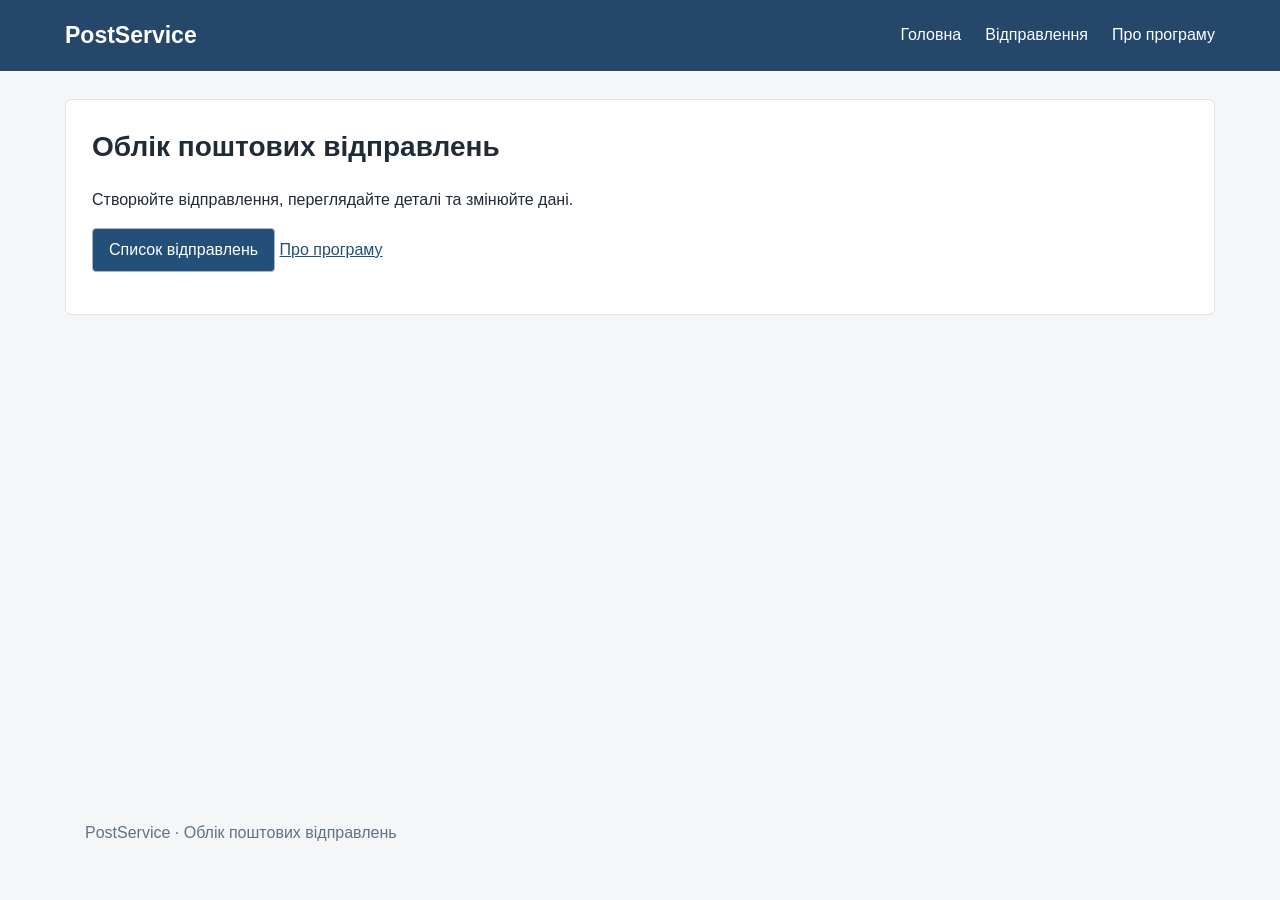
==== Компоненти програмної інженерії/PostServiceSolution/PostService/wwwroot/index.html @ cb660695 "Практичні з компонентів програмної інженерії" ====
<!doctype html>
<html lang="uk"><head><meta charset="utf-8"><meta name="viewport" content="width=device-width,initial-scale=1"><title>PostService</title><link rel="stylesheet" href="styles.css"><script src="app.js" defer></script></head>
<body><header><a href="#home" class="brand">PostService</a><nav aria-label="Основна навігація"><a href="#home">Головна</a><a href="#list">Відправлення</a><a href="#about">Про програму</a></nav></header>
<main><div id="notice" role="status" hidden></div>
<section id="home"><h1>Облік поштових відправлень</h1><p>Створюйте відправлення, переглядайте деталі та змінюйте дані.</p><p><a class="button" href="#list">Список відправлень</a> <a href="#about">Про програму</a></p></section>
<section id="about" hidden><h1>Про програму</h1><p>PostService — навчальний застосунок для обліку поштових відправлень.</p><p>Вебклієнт і Windows Forms працюють зі спільним REST API. Дані зберігаються в SQLite через EF Core та узагальнений репозиторій.</p><p>Вартість розраховує сервер за навчальними тарифами: відділення — 40 + 10 грн/кг, курʼєр — 70 + 15 грн/кг, експрес — 100 + 20 грн/кг.</p><a href="#home">На головну</a></section>
<section id="list" hidden><h1>Список поштових відправлень</h1><div class="toolbar"><a href="#new" class="button">Нове відправлення</a><button id="refresh">Оновити</button></div><p id="count"></p><div class="table-wrap"><table><thead><tr><th>Відправник</th><th>Отримувач</th><th>Вміст</th><th>Доставка</th><th>Вага, кг</th><th>Вартість, грн</th><th>Дії</th></tr></thead><tbody id="rows"></tbody></table></div></section>
<section id="editor" hidden><a href="#list">← До списку</a><h1 id="editor-title">Нове відправлення</h1><p>Заповніть відправника, отримувача, вміст, спосіб доставки, вагу й розміри. Вартість розрахує сервер.</p><form id="posting-form" novalidate></form></section>
<section id="details" hidden><a href="#list">← До списку</a><h1>Деталі відправлення</h1><dl id="details-data"></dl></section>
</main><dialog id="delete-dialog"><h2>Підтвердження видалення</h2><p id="delete-text"></p><button id="confirm-delete">Видалити</button> <button id="cancel-delete">Скасувати</button></dialog>
<dialog id="retry-dialog"><h2>Сервер недоступний</h2><p>Перевірте з’єднання та повторіть спробу.</p><button id="retry">Повторити</button> <button id="cancel-retry">Скасувати</button></dialog>
<footer>PostService · Облік поштових відправлень</footer></body></html>
---- Компоненти програмної інженерії/PostServiceSolution/PostService/wwwroot/styles.css ----
*{box-sizing:border-box}body{margin:0;background:#f5f6f8;color:#202b38;font:16px/1.5 "Segoe UI",sans-serif}header{background:#24476a;color:white;padding:18px max(20px,calc((100% - 1150px)/2));display:flex;justify-content:space-between;gap:22px}header a{color:white;text-decoration:none}.brand{font-size:23px;font-weight:650}nav{display:flex;gap:24px;align-items:center}a{color:#214f7d}main{max-width:1190px;margin:auto;padding:28px 20px;min-height:80vh}section{background:white;padding:26px;border:1px solid #dce1e6;border-radius:6px}h1{font-size:28px;margin:0 0 20px}button,.button{display:inline-block;border:1px solid #aab7c5;border-radius:4px;background:#fff;padding:9px 16px;font:inherit;cursor:pointer;text-decoration:none}button:hover,.button:hover{background:#e8eff6}.button,button[type=submit]{background:#244f78;color:white}button:disabled{opacity:.6;cursor:wait}.toolbar{display:flex;gap:12px}.table-wrap{overflow:auto}table{width:100%;border-collapse:collapse;margin-top:12px}th,td{padding:12px 10px;text-align:left;border-bottom:1px solid #dce1e6}th{background:#edf1f5}tbody tr.selected{background:#dceafb;outline:2px solid #668ab0;outline-offset:-2px}.actions{display:flex;gap:6px;flex-wrap:wrap}.actions button,.actions a{padding:5px 8px;font-size:14px}.field{display:grid;grid-template-columns:155px minmax(200px,350px) 1fr;gap:16px;align-items:center;margin-bottom:14px}.field input,.field select{font:inherit;padding:8px;border:1px solid #9eacbb;border-radius:3px;width:100%;min-width:0}.field input[readonly]{background:#edf1f5}.field .error{font-size:14px;color:#a52b29}.invalid{border:2px solid #ad302d!important;background:#fff5f3}.form-actions{display:flex;gap:12px;margin:24px 0 0 171px}#notice{background:#e7eff8;padding:12px;margin-bottom:16px;border:1px solid #b6c9df}dl{display:grid;grid-template-columns:190px 1fr;gap:12px}dt{font-weight:600}dd{margin:0;overflow-wrap:anywhere}dialog{max-width:480px;border:1px solid #9eacbb;border-radius:6px;padding:24px}dialog::backdrop{background:#15233366}footer{max-width:1150px;margin:10px auto;padding:20px;color:#627285}button:focus-visible,a:focus-visible,input:focus-visible,select:focus-visible{outline:3px solid #d29429;outline-offset:2px}[hidden]{display:none!important}@media(max-width:700px){header{padding:16px;flex-direction:column;gap:10px}nav{gap:16px;flex-wrap:wrap}main{padding:16px 10px}section{padding:18px 14px}h1{font-size:24px}.field{display:flex;flex-direction:column;gap:5px;align-items:stretch}.field .error{margin-top:2px}.form-actions{margin-left:0}.table-wrap{overflow:visible}table,tbody,tr,td{display:block}thead{display:none}tbody tr{border:1px solid #ccd5df;border-radius:5px;margin:12px 0;padding:10px}td{border:0;padding:5px 0;overflow-wrap:anywhere}td[data-label]::before{content:attr(data-label) ": ";font-weight:600}dl{grid-template-columns:1fr;gap:4px}dd{margin-bottom:14px}.toolbar{flex-wrap:wrap}}
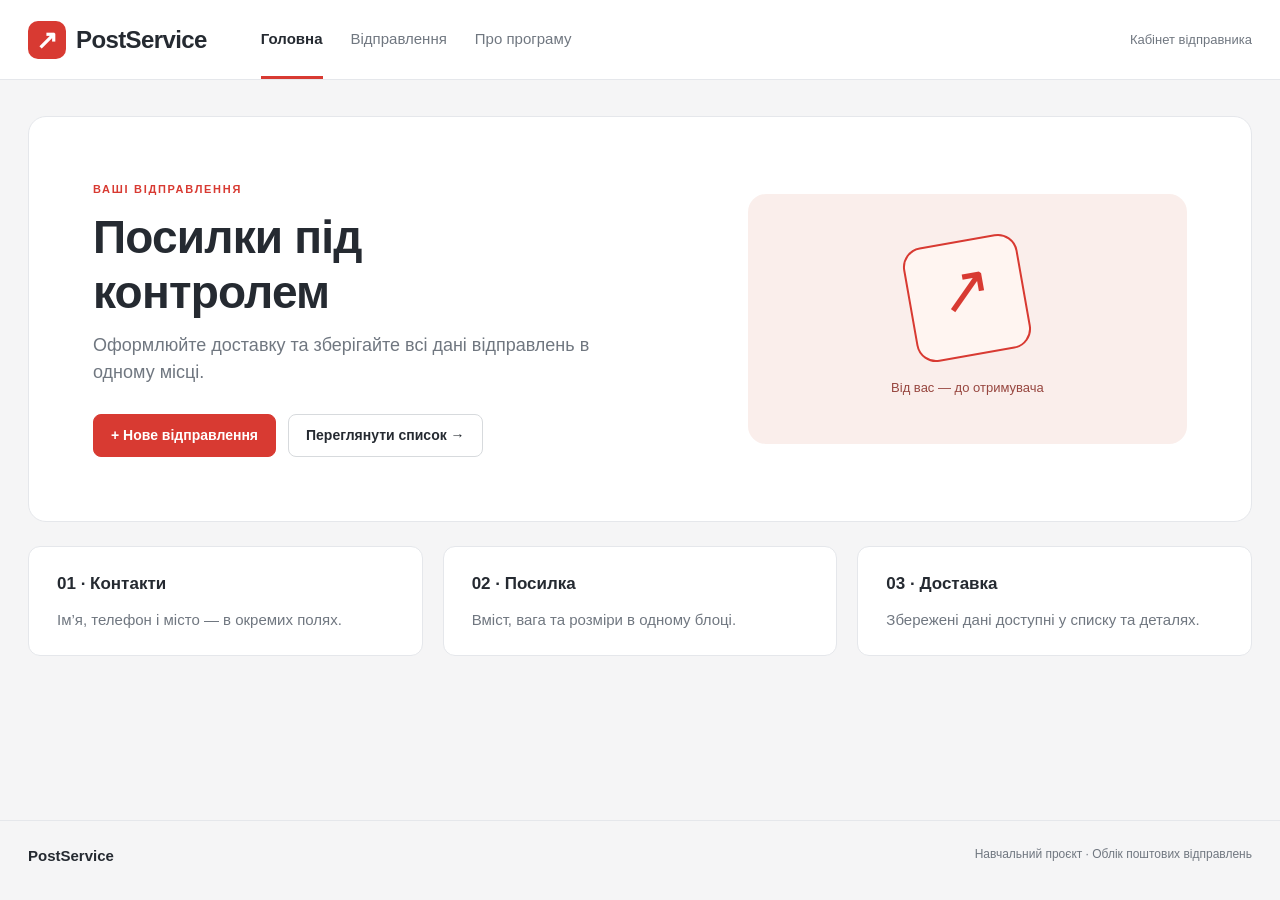
==== commit 12b3a927: "Компоненти ПР-49–50: оновлений вебкабінет і форма редагування" ====
--- a/Компоненти програмної інженерії/PostServiceSolution/PostService/wwwroot/index.html
+++ b/Компоненти програмної інженерії/PostServiceSolution/PostService/wwwroot/index.html
@@ -1,12 +1,12 @@
 <!doctype html>
-<html lang="uk"><head><meta charset="utf-8"><meta name="viewport" content="width=device-width,initial-scale=1"><title>PostService</title><link rel="stylesheet" href="styles.css"><script src="app.js" defer></script></head>
-<body><header><a href="#home" class="brand">PostService</a><nav aria-label="Основна навігація"><a href="#home">Головна</a><a href="#list">Відправлення</a><a href="#about">Про програму</a></nav></header>
+<html lang="uk"><head><meta charset="utf-8"><meta name="viewport" content="width=device-width,initial-scale=1"><title>PostService — відправлення</title><link rel="stylesheet" href="styles.css"><script src="app.js" defer></script></head>
+<body><header><a href="#home" class="brand"><span class="brand-icon" aria-hidden="true">↗</span>PostService</a><nav aria-label="Основна навігація"><a href="#home">Головна</a><a href="#list">Відправлення</a><a href="#about">Про програму</a></nav><span class="workspace">Кабінет відправника</span></header>
 <main><div id="notice" role="status" hidden></div>
-<section id="home"><h1>Облік поштових відправлень</h1><p>Створюйте відправлення, переглядайте деталі та змінюйте дані.</p><p><a class="button" href="#list">Список відправлень</a> <a href="#about">Про програму</a></p></section>
-<section id="about" hidden><h1>Про програму</h1><p>PostService — навчальний застосунок для обліку поштових відправлень.</p><p>Вебклієнт і Windows Forms працюють зі спільним REST API. Дані зберігаються в SQLite через EF Core та узагальнений репозиторій.</p><p>Вартість розраховує сервер за навчальними тарифами: відділення — 40 + 10 грн/кг, курʼєр — 70 + 15 грн/кг, експрес — 100 + 20 грн/кг.</p><a href="#home">На головну</a></section>
-<section id="list" hidden><h1>Список поштових відправлень</h1><div class="toolbar"><a href="#new" class="button">Нове відправлення</a><button id="refresh">Оновити</button></div><p id="count"></p><div class="table-wrap"><table><thead><tr><th>Відправник</th><th>Отримувач</th><th>Вміст</th><th>Доставка</th><th>Вага, кг</th><th>Вартість, грн</th><th>Дії</th></tr></thead><tbody id="rows"></tbody></table></div></section>
-<section id="editor" hidden><a href="#list">← До списку</a><h1 id="editor-title">Нове відправлення</h1><p>Заповніть відправника, отримувача, вміст, спосіб доставки, вагу й розміри. Вартість розрахує сервер.</p><form id="posting-form" novalidate></form></section>
-<section id="details" hidden><a href="#list">← До списку</a><h1>Деталі відправлення</h1><dl id="details-data"></dl></section>
-</main><dialog id="delete-dialog"><h2>Підтвердження видалення</h2><p id="delete-text"></p><button id="confirm-delete">Видалити</button> <button id="cancel-delete">Скасувати</button></dialog>
-<dialog id="retry-dialog"><h2>Сервер недоступний</h2><p>Перевірте з’єднання та повторіть спробу.</p><button id="retry">Повторити</button> <button id="cancel-retry">Скасувати</button></dialog>
-<footer>PostService · Облік поштових відправлень</footer></body></html>
+<section id="home"><div class="hero"><div><p class="eyebrow">ВАШІ ВІДПРАВЛЕННЯ</p><h1>Посилки під контролем</h1><p class="intro">Оформлюйте доставку та зберігайте всі дані відправлень в одному місці.</p><div class="toolbar"><a class="button primary" href="#new">+ Нове відправлення</a><a class="button" href="#list">Переглянути список →</a></div></div><div class="parcel-art" aria-hidden="true"><div class="parcel">↗</div><span>Від вас — до отримувача</span></div></div><div class="feature-grid"><article><b>01 · Контакти</b><p>Ім’я, телефон і місто — в окремих полях.</p></article><article><b>02 · Посилка</b><p>Вміст, вага та розміри в одному блоці.</p></article><article><b>03 · Доставка</b><p>Збережені дані доступні у списку та деталях.</p></article></div></section>
+<section id="about" hidden><p class="eyebrow">ПРО ЗАСТОСУНОК</p><h1>PostService</h1><div class="card prose"><p>Навчальний застосунок для обліку поштових відправлень. Створюйте посилки, редагуйте контакти й переглядайте деталі доставки.</p><p>Вебклієнт і Windows-застосунок використовують спільні дані.</p><h2>Як розраховується вартість</h2><p>Навчальні тарифи: відділення — 40 + 10 грн/кг, курʼєр — 70 + 15 грн/кг, експрес — 100 + 20 грн/кг. Це умовні тарифи навчального проєкту.</p><a class="button" href="#list">До відправлень →</a></div></section>
+<section id="list" hidden><div class="page-heading"><div><p class="eyebrow">КАБІНЕТ ВІДПРАВНИКА</p><h1>Мої відправлення</h1><p class="muted" id="count" aria-live="polite"></p></div><a href="#new" class="button primary">+ Нове відправлення</a></div><div class="card list-card"><div class="list-tools"><label class="search-label" for="search">Пошук відправлення<input id="search" type="search" placeholder="Ім’я, місто або вміст посилки"></label><button id="refresh">↻ Оновити</button></div><div class="table-wrap"><table><thead><tr><th>Відправник</th><th>Отримувач</th><th>Посилка</th><th>Доставка</th><th>Вартість</th><th>Дії</th></tr></thead><tbody id="rows"></tbody></table></div><p id="empty-list" class="empty" hidden>Відправлень не знайдено. Створіть нове або змініть пошук.</p></div></section>
+<section id="editor" hidden><a class="back" href="#list">← До відправлень</a><p class="eyebrow">ОФОРМЛЕННЯ ДОСТАВКИ</p><h1 id="editor-title">Нове відправлення</h1><p class="muted">Заповніть контакти та параметри посилки. Поля зі знаком * обов’язкові.</p><form id="posting-form" novalidate></form></section>
+<section id="details" hidden><a class="back" href="#list">← До відправлень</a><p class="eyebrow">ДАНІ ВІДПРАВЛЕННЯ</p><div class="page-heading"><h1>Деталі відправлення</h1><a id="details-edit" class="button" href="#list">Редагувати</a></div><div class="card"><dl id="details-data"></dl></div></section>
+</main><dialog id="delete-dialog"><p class="eyebrow">ВИДАЛЕННЯ</p><h2>Видалити відправлення?</h2><p id="delete-text"></p><p class="muted">Відновити його після видалення не вдасться.</p><div class="dialog-actions"><button id="cancel-delete">Скасувати</button><button id="confirm-delete" class="primary">Видалити</button></div></dialog>
+<dialog id="retry-dialog"><h2>Немає з’єднання із сервером</h2><p>Перевірте з’єднання та повторіть спробу.</p><div class="dialog-actions"><button id="cancel-retry">Скасувати</button><button id="retry" class="primary">Повторити</button></div></dialog>
+<footer><b>PostService</b><span>Навчальний проєкт · Облік поштових відправлень</span></footer></body></html>
--- a/Компоненти програмної інженерії/PostServiceSolution/PostService/wwwroot/styles.css
+++ b/Компоненти програмної інженерії/PostServiceSolution/PostService/wwwroot/styles.css
@@ -1 +1 @@
-*{box-sizing:border-box}body{margin:0;background:#f5f6f8;color:#202b38;font:16px/1.5 "Segoe UI",sans-serif}header{background:#24476a;color:white;padding:18px max(20px,calc((100% - 1150px)/2));display:flex;justify-content:space-between;gap:22px}header a{color:white;text-decoration:none}.brand{font-size:23px;font-weight:650}nav{display:flex;gap:24px;align-items:center}a{color:#214f7d}main{max-width:1190px;margin:auto;padding:28px 20px;min-height:80vh}section{background:white;padding:26px;border:1px solid #dce1e6;border-radius:6px}h1{font-size:28px;margin:0 0 20px}button,.button{display:inline-block;border:1px solid #aab7c5;border-radius:4px;background:#fff;padding:9px 16px;font:inherit;cursor:pointer;text-decoration:none}button:hover,.button:hover{background:#e8eff6}.button,button[type=submit]{background:#244f78;color:white}button:disabled{opacity:.6;cursor:wait}.toolbar{display:flex;gap:12px}.table-wrap{overflow:auto}table{width:100%;border-collapse:collapse;margin-top:12px}th,td{padding:12px 10px;text-align:left;border-bottom:1px solid #dce1e6}th{background:#edf1f5}tbody tr.selected{background:#dceafb;outline:2px solid #668ab0;outline-offset:-2px}.actions{display:flex;gap:6px;flex-wrap:wrap}.actions button,.actions a{padding:5px 8px;font-size:14px}.field{display:grid;grid-template-columns:155px minmax(200px,350px) 1fr;gap:16px;align-items:center;margin-bottom:14px}.field input,.field select{font:inherit;padding:8px;border:1px solid #9eacbb;border-radius:3px;width:100%;min-width:0}.field input[readonly]{background:#edf1f5}.field .error{font-size:14px;color:#a52b29}.invalid{border:2px solid #ad302d!important;background:#fff5f3}.form-actions{display:flex;gap:12px;margin:24px 0 0 171px}#notice{background:#e7eff8;padding:12px;margin-bottom:16px;border:1px solid #b6c9df}dl{display:grid;grid-template-columns:190px 1fr;gap:12px}dt{font-weight:600}dd{margin:0;overflow-wrap:anywhere}dialog{max-width:480px;border:1px solid #9eacbb;border-radius:6px;padding:24px}dialog::backdrop{background:#15233366}footer{max-width:1150px;margin:10px auto;padding:20px;color:#627285}button:focus-visible,a:focus-visible,input:focus-visible,select:focus-visible{outline:3px solid #d29429;outline-offset:2px}[hidden]{display:none!important}@media(max-width:700px){header{padding:16px;flex-direction:column;gap:10px}nav{gap:16px;flex-wrap:wrap}main{padding:16px 10px}section{padding:18px 14px}h1{font-size:24px}.field{display:flex;flex-direction:column;gap:5px;align-items:stretch}.field .error{margin-top:2px}.form-actions{margin-left:0}.table-wrap{overflow:visible}table,tbody,tr,td{display:block}thead{display:none}tbody tr{border:1px solid #ccd5df;border-radius:5px;margin:12px 0;padding:10px}td{border:0;padding:5px 0;overflow-wrap:anywhere}td[data-label]::before{content:attr(data-label) ": ";font-weight:600}dl{grid-template-columns:1fr;gap:4px}dd{margin-bottom:14px}.toolbar{flex-wrap:wrap}}
+*{box-sizing:border-box} :root{--red:#d83a32;--ink:#252a31;--muted:#707780;--line:#e5e7eb;--bg:#f5f5f6}body{margin:0;background:var(--bg);color:var(--ink);font:15px/1.5 "Segoe UI",Arial,sans-serif}a{color:var(--ink)}header{height:80px;background:#fff;border-bottom:1px solid var(--line);padding:0 max(28px,calc((100% - 1240px)/2));display:flex;align-items:center;gap:54px}.brand{display:flex;align-items:center;gap:10px;font-size:24px;font-weight:750;text-decoration:none;letter-spacing:-.6px}.brand-icon{background:var(--red);color:white;font-size:26px;width:38px;height:38px;text-align:center;border-radius:10px}nav{display:flex;align-items:center;gap:28px;height:100%}nav a{text-decoration:none;height:100%;display:flex;align-items:center;border-bottom:3px solid transparent;padding-top:3px;color:var(--muted)}nav a[aria-current=page]{color:var(--ink);border-color:var(--red);font-weight:600}.workspace{margin-left:auto;font-size:13px;color:var(--muted)}main{max-width:1296px;margin:auto;padding:36px 28px;min-height:calc(100vh - 160px)}section{padding:0}h1{font-size:34px;line-height:1.2;letter-spacing:-.8px;margin:0 0 12px;font-weight:700}h2{font-size:20px;margin:0 0 16px}p{margin:0 0 18px}.eyebrow{color:var(--red);font-size:11px;font-weight:750;letter-spacing:1.7px;margin:0 0 12px}.muted{color:var(--muted)}.back{display:inline-block;margin-bottom:26px;text-decoration:none;color:var(--muted)}button,.button{display:inline-flex;align-items:center;justify-content:center;gap:8px;border:1px solid #d7dadd;border-radius:8px;background:white;color:var(--ink);padding:11px 17px;font:600 14px/1.4 "Segoe UI",sans-serif;cursor:pointer;text-decoration:none;white-space:nowrap}button:hover,.button:hover{background:#f1f2f4;border-color:#afb5bd}.primary,button[type=submit]{background:var(--red);border-color:var(--red);color:#fff}.primary:hover,button[type=submit]:hover{background:#b92e28;border-color:#b92e28}button:disabled{opacity:.55;cursor:wait}.toolbar{display:flex;gap:12px;flex-wrap:wrap}.hero{background:#fff;border:1px solid var(--line);border-radius:18px;display:grid;grid-template-columns:1.4fr 1fr;align-items:center;padding:64px;gap:40px;min-height:380px}.hero h1{font-size:46px;max-width:480px}.intro{font-size:18px;color:var(--muted);max-width:510px;margin-bottom:28px}.parcel-art{background:#faeeeb;min-height:250px;border-radius:18px;display:flex;align-items:center;justify-content:center;flex-direction:column;gap:22px;color:#97463f;font-size:13px}.parcel{width:116px;height:116px;border:2px solid var(--red);border-radius:20px;transform:rotate(-10deg);font-size:64px;text-align:center;background:#fff5f1;color:var(--red)}.feature-grid{display:grid;grid-template-columns:repeat(3,1fr);gap:20px;margin-top:24px}.feature-grid article{padding:24px 28px;background:white;border:1px solid var(--line);border-radius:12px}.feature-grid b{font-size:17px}.feature-grid p{color:var(--muted);margin:12px 0 0}.page-heading{display:flex;align-items:center;justify-content:space-between;gap:20px;margin-bottom:24px}.page-heading p:last-child{margin-bottom:0}.card{background:white;border:1px solid var(--line);border-radius:12px;padding:28px}.list-card{padding:0;overflow:hidden}.list-tools{padding:20px 24px;display:flex;align-items:end;justify-content:space-between;gap:20px}.search-label{display:flex;flex-direction:column;gap:6px;font-size:12px;color:var(--muted);width:min(430px,100%)}input,select{font:inherit;border:1px solid #ced2d7;border-radius:7px;background:#fff;color:var(--ink);padding:10px 12px;width:100%;min-width:0}input::placeholder{color:#969ca3}input[readonly]{background:#f3f4f5;color:var(--muted)}.table-wrap{overflow:auto}table{width:100%;border-collapse:collapse}th,td{padding:19px 22px;text-align:left;border-bottom:1px solid var(--line);vertical-align:middle}th{background:#fafafa;color:var(--muted);font-size:12px;font-weight:600;white-space:nowrap}td{font-size:14px}td strong{display:block;font-weight:650}td small{display:block;color:var(--muted);margin-top:4px;font-size:12px}tbody tr{cursor:pointer}tbody tr:hover{background:#fcf8f7}tbody tr.selected{background:#fff3f0;box-shadow:inset 3px 0 var(--red)}.badge{background:#f1f2f4;border-radius:5px;padding:5px 8px;display:inline-block;font-size:12px;white-space:nowrap}.actions{white-space:nowrap}.actions a{display:inline-block;margin:2px 12px 2px 0;font-size:12px;text-decoration:none}.actions button{padding:5px 7px;font-size:12px;color:var(--red);border-color:transparent;background:transparent}.empty{text-align:center;color:var(--muted);padding:36px;margin:0}.form-layout{display:grid;grid-template-columns:minmax(0,1fr) 285px;gap:24px;align-items:start}.form-sections{display:grid;gap:20px}.form-section{margin:0;padding:26px;border:1px solid var(--line);border-radius:12px;background:white;min-width:0}.section-heading{display:flex;gap:12px;align-items:center;margin-bottom:22px}.section-number{width:30px;height:30px;border-radius:8px;background:#faeeeb;color:var(--red);display:inline-flex;align-items:center;justify-content:center;font-size:13px;font-weight:700}.section-heading h2{margin:0;font-size:19px}.field{display:grid;grid-template-columns:minmax(160px,1fr) minmax(135px,.72fr);gap:4px 14px;margin-bottom:15px;align-items:start}.field label{grid-column:1/-1;font-size:13px;font-weight:600;margin-bottom:3px}.field .error{padding-top:10px;font-size:12px;line-height:1.4;color:#b32924;min-height:20px}.invalid{border-color:#b32924;background:#fff8f6}.field-help{font-size:12px;color:var(--muted);margin:0 0 18px}.summary{position:sticky;top:24px}.summary h2{margin-bottom:8px}.summary p{font-size:13px;color:var(--muted)}.summary dl{display:block;margin:18px 0}.summary dt{font-size:12px;color:var(--muted);margin-top:12px}.summary dd{font-size:15px;margin:3px 0;overflow-wrap:anywhere}.summary .price-value{font-size:27px;font-weight:700;color:var(--ink)}.summary .tariff-note{border-top:1px solid var(--line);padding-top:16px;margin-bottom:0;font-size:12px}.form-actions{display:flex;gap:10px;margin-top:22px;flex-wrap:wrap}.form-actions button{width:100%}.form-actions a{width:100%}.error-summary{padding:12px 16px;background:#fff3f0;border:1px solid #edc1ba;border-radius:8px;color:#a12f28;margin-bottom:18px}#notice{padding:14px 18px;margin-bottom:22px;border:1px solid #cddccf;background:#f0f7f1;border-radius:8px}dl{display:grid;grid-template-columns:230px 1fr;gap:12px;margin:0}dt{color:var(--muted)}dd{margin:0;overflow-wrap:anywhere}.prose{max-width:800px}.prose h2{margin-top:28px}dialog{width:min(480px,calc(100% - 32px));border:0;border-radius:16px;padding:30px;box-shadow:0 24px 80px #15171b33}dialog::backdrop{background:#252a3177}.dialog-actions{display:flex;gap:12px;justify-content:flex-end;margin-top:26px}footer{max-width:1296px;margin:0 auto;padding:24px 28px;border-top:1px solid var(--line);color:var(--muted);display:flex;justify-content:space-between;gap:20px;font-size:12px}footer b{font-size:15px;color:var(--ink)}button:focus-visible,a:focus-visible,input:focus-visible,select:focus-visible{outline:3px solid #d83a3280;outline-offset:3px}[hidden]{display:none!important}@media(max-width:1050px){.workspace{display:none}.hero{padding:38px}.form-layout{grid-template-columns:minmax(0,1fr) 250px}.field{grid-template-columns:1fr}.field .error{padding-top:0;min-height:0}td,th{padding:15px 12px}.actions a{display:block}}@media(max-width:700px){header{height:auto;min-height:100px;flex-wrap:wrap;padding:18px 20px 0;gap:16px}.brand{font-size:22px}nav{width:100%;gap:24px;height:40px;font-size:13px}main{padding:24px 16px}h1{font-size:28px}.hero{grid-template-columns:1fr;padding:28px 24px;gap:28px}.hero h1{font-size:36px}.intro{font-size:16px}.parcel-art{min-height:180px}.parcel{width:85px;height:85px;font-size:45px}.feature-grid{grid-template-columns:1fr;gap:12px}.page-heading{align-items:flex-start;flex-direction:column}.list-tools{padding:18px;flex-wrap:wrap;gap:12px}.list-tools .search-label{width:100%}.table-wrap{overflow:visible}table,tbody,tr,td{display:block}thead{display:none}tbody tr{border-top:1px solid var(--line);padding:12px 18px}td{border:0;padding:8px 0;overflow-wrap:anywhere}td[data-label]::before{content:attr(data-label);display:block;font-size:11px;color:var(--muted);margin-bottom:3px}.actions a{display:inline-block;margin-right:18px}.form-layout{grid-template-columns:1fr}.form-section{padding:22px 18px}.summary{position:static}.field{grid-template-columns:1fr}.field .error{padding:0}.form-actions{flex-direction:column}.summary dl{display:grid;grid-template-columns:1fr 1fr}.summary dt,.summary dd{margin:0}.card{padding:22px 18px}.list-card{padding:0}dl{grid-template-columns:1fr;gap:4px}dd{margin-bottom:12px}footer{flex-direction:column;gap:6px;padding:24px 20px}}
